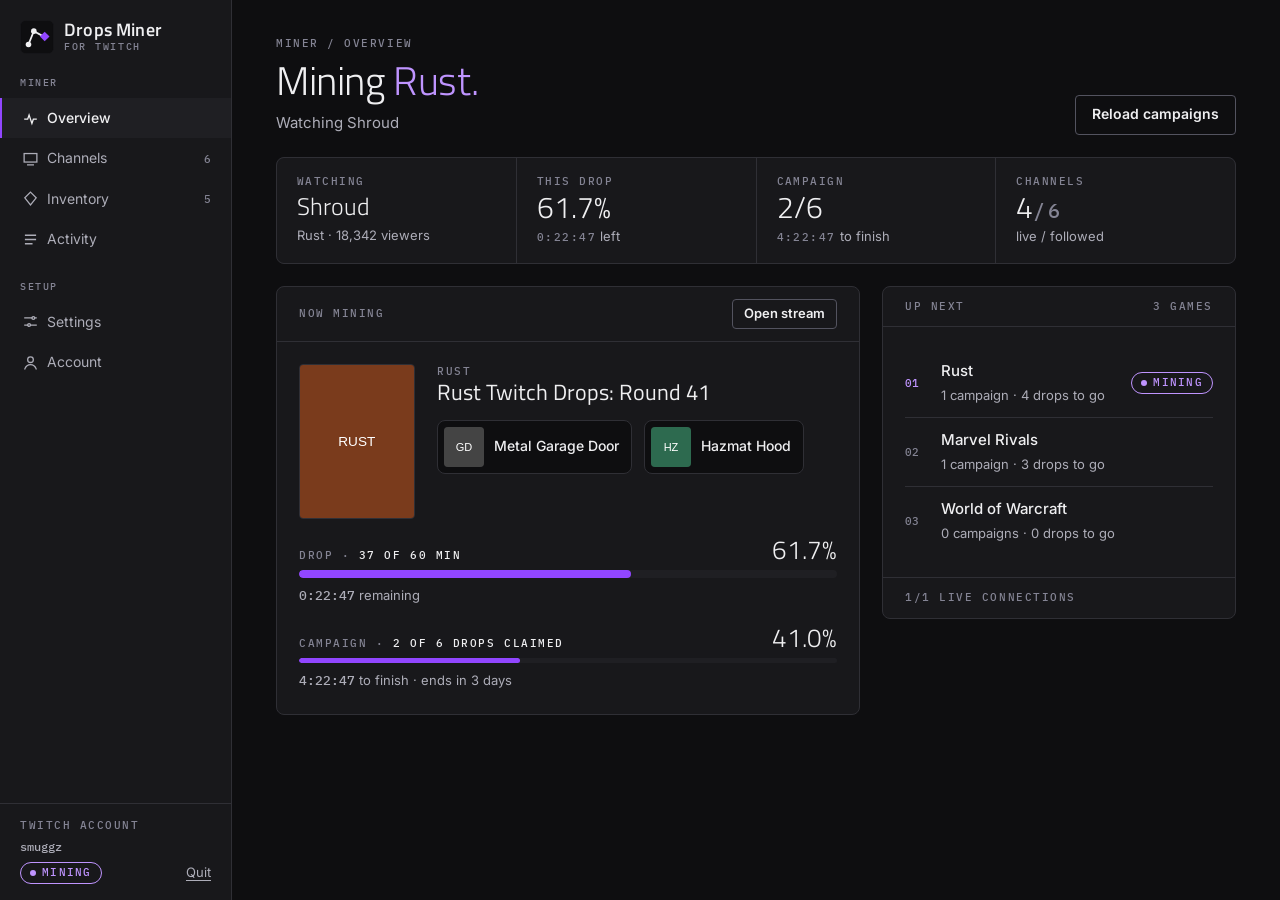
==== drops-miner/tools/preview/index.html @ 1f1241ba "Drops miner app" ====
<!doctype html>
<html lang="en">
<head>
<meta charset="utf-8">
<meta name="viewport" content="width=device-width,initial-scale=1">
<title>Drops Miner</title>
<link rel="icon" href="../../ui/brand/icon.svg" type="image/svg+xml">
<link rel="preload" href="../../ui/fonts/Inter-Variable.woff2" as="font" type="font/woff2" crossorigin>
<link rel="stylesheet" href="../../ui/app.css">
<script src="mock.js"></script><script src="../../ui/app.js" defer></script>
</head>
<body>
<div class="shell">
  <aside class="side">
    <a class="lockup" href="#overview" aria-label="Drops Miner"><img src="../../ui/brand/icon.svg" alt=""><span><b>Drops Miner</b><small>for Twitch</small></span></a>
    <nav aria-label="Sections">
      <span class="label">Miner</span>
      <a href="#overview" data-route="overview"><svg viewBox="0 0 24 24" fill="none" stroke="currentColor" stroke-width="1.8" stroke-linecap="square"><path d="M4 13h4l2-6 4 12 2-6h4"/></svg><span class="txt">Overview</span></a>
      <a href="#channels" data-route="channels"><svg viewBox="0 0 24 24" fill="none" stroke="currentColor" stroke-width="1.8" stroke-linecap="square"><rect x="3" y="5" width="18" height="12"/><path d="M8 21h8"/></svg><span class="txt">Channels</span><span class="count" id="navChannels"></span></a>
      <a href="#inventory" data-route="inventory"><svg viewBox="0 0 24 24" fill="none" stroke="currentColor" stroke-width="1.8" stroke-linecap="square"><path d="M12 3l8 8-8 10-8-10z"/></svg><span class="txt">Inventory</span><span class="count" id="navCampaigns"></span></a>
      <a href="#activity" data-route="activity"><svg viewBox="0 0 24 24" fill="none" stroke="currentColor" stroke-width="1.8" stroke-linecap="square"><path d="M5 6h14M5 12h14M5 18h9"/></svg><span class="txt">Activity</span></a>
      <span class="label">Setup</span>
      <a href="#settings" data-route="settings"><svg viewBox="0 0 24 24" fill="none" stroke="currentColor" stroke-width="1.8" stroke-linecap="square"><path d="M4 7h10M18 7h2M4 17h4M12 17h8"/><circle cx="16" cy="7" r="2"/><circle cx="10" cy="17" r="2"/></svg><span class="txt">Settings</span></a>
      <a href="#account" data-route="account"><svg viewBox="0 0 24 24" fill="none" stroke="currentColor" stroke-width="1.8" stroke-linecap="square"><circle cx="12" cy="8" r="4"/><path d="M4 21c1.5-4 4.5-6 8-6s6.5 2 8 6"/></svg><span class="txt">Account</span></a>
    </nav>
    <div class="side-user">
      <span class="label">Twitch account</span>
      <span class="who" id="sideWho">Not signed in</span>
      <div class="row"><span id="sideState"></span><button class="link" id="quitBtn" type="button">Quit</button></div>
    </div>
  </aside>
  <main class="main" id="main"><div class="page"><p class="label">Loading…</p></div></main>
</div>
<div class="toast" id="toast" role="status" hidden></div>
</body>
</html>
---- drops-miner/ui/app.css ----
/* Drops Miner: the mxops Ingress design (dark-first, monochrome, one accent) with Twitch's purple as the accent. */
@font-face { font-family: "Titillium Web"; src: url("fonts/TitilliumWeb-Light.woff2") format("woff2"); font-weight: 300; font-display: swap; }
@font-face { font-family: "Titillium Web"; src: url("fonts/TitilliumWeb-Regular.woff2") format("woff2"); font-weight: 400; font-display: swap; }
@font-face { font-family: "Titillium Web"; src: url("fonts/TitilliumWeb-SemiBold.woff2") format("woff2"); font-weight: 600; font-display: swap; }
@font-face { font-family: "Inter"; src: url("fonts/Inter-Variable.woff2") format("woff2"); font-weight: 100 900; font-display: swap; }
@font-face { font-family: "IBM Plex Mono"; src: url("fonts/IBMPlexMono-Medium.woff2") format("woff2"); font-weight: 400 500; font-display: swap; }

[hidden] { display: none !important; }
:root {
  --bg: #0e0e10; --surface: #18181b; --raised: #1f1f23; --line: #2f2f35; --line-strong: #53535f;
  --text: #efeff1; --text-muted: #adadb8; --text-faint: #848494; --on-text: #0e0e10;
  --accent: #9146ff; --accent-hover: #772ce8; --accent-text: #bf94ff; --on-accent: #ffffff;
  --critical: #ff5c5c; --warning: #ffca5f; --info: #5cc7ff; --success: #00f593;
  --font-display: "Titillium Web", "Segoe UI", system-ui, sans-serif;
  --font-sans: Inter, system-ui, -apple-system, "Segoe UI", Roboto, sans-serif;
  --font-mono: "IBM Plex Mono", ui-monospace, Consolas, Menlo, monospace;
  --r-sm: 4px; --r-md: 8px;
  --focus: 0 0 0 2px var(--bg), 0 0 0 4px var(--accent-text);
  color-scheme: dark;
}
* { box-sizing: border-box; }
html, body { height: 100%; }
html { background: var(--bg); }
body { margin: 0; background: var(--bg); color: var(--text); font: 400 15px/1.6 var(--font-sans); -webkit-font-smoothing: antialiased; overflow: hidden; }
a { color: var(--accent-text); text-underline-offset: 3px; }
a:hover { color: var(--text); }
::selection { background: var(--accent); color: var(--on-accent); }
:focus-visible { outline: none; box-shadow: var(--focus); border-radius: var(--r-sm); }
img { display: block; }

/* ---------- Type ---------- */
h1 { font: 300 40px/1.08 var(--font-display); letter-spacing: -0.01em; margin: 0; text-wrap: balance; }
h1 .v, h2 .v { color: var(--accent-text); }
h2 { font: 400 22px/1.2 var(--font-display); margin: 0; }
h3 { font: 600 15px/1.4 var(--font-sans); margin: 0; }
.lede { color: var(--text-muted); margin: 0; max-width: 70ch; }
.lede b { color: var(--text); font-weight: 500; }
.label { font: 500 11px/1.4 var(--font-mono); letter-spacing: .14em; text-transform: uppercase; color: var(--text-faint); margin: 0; }
.muted { color: var(--text-muted); } .faint { color: var(--text-faint); } .small { font-size: 13px; }
.mono { font-family: var(--font-mono); font-variant-numeric: tabular-nums; }
code { font: 500 12px var(--font-mono); background: var(--raised); color: var(--text); padding: 2px 6px; border-radius: var(--r-sm); }

/* ---------- Controls ---------- */
.btn { display: inline-flex; align-items: center; justify-content: center; gap: 8px; min-height: 40px; padding: 0 16px; border: 1px solid transparent; border-radius: var(--r-sm);
  background: var(--accent); color: var(--on-accent); font: 600 14px/1.2 var(--font-sans); text-decoration: none; cursor: pointer; white-space: nowrap; }
.btn:hover { background: var(--accent-hover); color: var(--on-accent); }
.btn.ghost { background: transparent; color: var(--text); border-color: var(--line-strong); }
.btn.ghost:hover { background: var(--raised); }
.btn.light { background: var(--text); color: var(--on-text); }
.btn.light:hover { background: #ffffff; }
.btn.danger { background: transparent; color: var(--critical); border-color: var(--critical); }
.btn.danger:hover { background: color-mix(in srgb, var(--critical) 12%, transparent); }
.btn.sm { min-height: 30px; padding: 0 11px; font-size: 13px; }
.btn.icon { min-height: 30px; width: 30px; padding: 0; }
.btn[disabled] { opacity: .4; cursor: not-allowed; }
.btn svg { width: 16px; height: 16px; flex: none; }
button.link { background: none; border: 0; padding: 0; color: var(--accent-text); font: inherit; cursor: pointer; text-decoration: underline; text-underline-offset: 3px; }
button.link:hover { color: var(--text); }
label { display: flex; flex-direction: column; gap: 6px; font: 500 13px/1.4 var(--font-sans); color: var(--text); }
.hint { font: 400 13px/1.5 var(--font-sans); color: var(--text-muted); margin: 0; }
input, select { font: 400 14px/1.4 var(--font-sans); color: var(--text); background: var(--bg); border: 1px solid var(--line-strong); border-radius: var(--r-sm); padding: 8px 12px; min-height: 40px; width: 100%; }
input::placeholder { color: var(--text-faint); }
input:focus, select:focus { outline: none; border-color: var(--accent-text); box-shadow: var(--focus); }
select { appearance: none; padding-right: 34px; background-image: url("data:image/svg+xml,%3Csvg xmlns='http://www.w3.org/2000/svg' width='12' height='12' viewBox='0 0 24 24' fill='none' stroke='%23adadb8' stroke-width='2' stroke-linecap='square'%3E%3Cpath d='M6 9l6 6 6-6'/%3E%3C/svg%3E"); background-repeat: no-repeat; background-position: right 12px center; }
label.check { flex-direction: row; align-items: flex-start; gap: 10px; font-weight: 400; color: var(--text); cursor: pointer; }
label.check span { display: flex; flex-direction: column; gap: 2px; }
label.check small { color: var(--text-muted); font-size: 13px; }
input[type=checkbox], input[type=radio] { width: 18px; height: 18px; min-height: 0; padding: 0; accent-color: var(--accent); flex: none; margin: 2px 0 0; }
.stack { display: flex; flex-direction: column; gap: 16px; margin: 0; }
.inline { display: flex; gap: 10px; align-items: center; flex-wrap: wrap; margin: 0; }
.inline > input { flex: 1 1 200px; width: auto; }

/* ---------- Messages and status ---------- */
.flash { display: flex; gap: 14px; align-items: center; justify-content: space-between; flex-wrap: wrap; margin: 0; padding: 12px 16px; border-radius: var(--r-md); border: 1px solid; font-size: 14px; }
.flash.live { color: var(--text); border-color: color-mix(in srgb, var(--accent) 60%, transparent); background: color-mix(in srgb, var(--accent) 12%, transparent); }
.flash.warn { color: var(--warning); border-color: color-mix(in srgb, var(--warning) 45%, transparent); background: color-mix(in srgb, var(--warning) 7%, transparent); }
.flash.err { color: var(--critical); border-color: color-mix(in srgb, var(--critical) 50%, transparent); background: color-mix(in srgb, var(--critical) 8%, transparent); }
.tag { display: inline-flex; align-items: center; gap: 6px; padding: 2px 9px; border: 1px solid currentColor; border-radius: 999px; font: 500 10.5px/1.5 var(--font-mono); letter-spacing: .12em; text-transform: uppercase; color: var(--text-faint); white-space: nowrap; vertical-align: middle; }
.tag::before { content: ""; width: 6px; height: 6px; border-radius: 50%; background: currentColor; }
.tag.good { color: var(--success); } .tag.warn { color: var(--warning); } .tag.bad { color: var(--critical); } .tag.info { color: var(--info); } .tag.live { color: var(--accent-text); }
.tag.plain::before { display: none; }
.tags { display: flex; flex-wrap: wrap; gap: 6px; }

/* ---------- Panels ---------- */
.panel { background: var(--surface); border: 1px solid var(--line); border-radius: var(--r-md); min-width: 0; }
.panel-head { display: flex; flex-wrap: wrap; align-items: center; justify-content: space-between; gap: 10px 16px; padding: 12px 22px; border-bottom: 1px solid var(--line); }
.panel-body { padding: 22px; display: flex; flex-direction: column; gap: 18px; }
.panel-foot { display: flex; flex-wrap: wrap; align-items: center; gap: 8px 18px; padding: 12px 22px; border-top: 1px solid var(--line); }
.empty { padding: 44px 24px; text-align: center; color: var(--text-muted); display: flex; flex-direction: column; align-items: center; gap: 12px; }
.empty p { margin: 0; max-width: 52ch; }

/* ---------- App shell (ingress admin console) ---------- */
.shell { height: 100vh; display: flex; }
.side { flex: 0 0 232px; background: var(--surface); border-right: 1px solid var(--line); padding: 20px 0 16px; display: flex; flex-direction: column; gap: 22px; overflow-y: auto; }
.lockup { display: flex; align-items: center; gap: 10px; padding: 0 20px; text-decoration: none; color: var(--text); }
.lockup img { width: 34px; height: 34px; border-radius: 7px; }
.lockup b { display: block; font: 600 18px/1.1 var(--font-display); letter-spacing: .01em; }
.lockup small { display: block; font: 500 9.5px/1.4 var(--font-mono); letter-spacing: .18em; text-transform: uppercase; color: var(--text-faint); }
.side nav { display: flex; flex-direction: column; font-size: 14px; }
.side nav .label { padding: 0 20px 8px; font-size: 10px; letter-spacing: .16em; }
.side nav .label:not(:first-child) { padding-top: 20px; }
.side nav a { display: flex; align-items: center; justify-content: space-between; gap: 8px; padding: 9px 20px; color: var(--text-muted); text-decoration: none; border-left: 2px solid transparent; }
.side nav a:hover { color: var(--text); background: var(--raised); }
.side nav a[aria-current="page"] { color: var(--text); font-weight: 500; background: var(--raised); border-left-color: var(--accent); }
.side nav a .count { font: 500 11px var(--font-mono); color: var(--text-faint); }
.side-user { margin-top: auto; padding: 14px 20px 0; border-top: 1px solid var(--line); display: flex; flex-direction: column; gap: 6px; }
.side-user .who { font: 500 12px var(--font-mono); color: var(--text-muted); overflow-wrap: anywhere; }
.side-user .row { display: flex; justify-content: space-between; align-items: center; gap: 8px; }
.side-user button.link { color: var(--text-muted); font-size: 13px; }
.main { flex: 1 1 auto; min-width: 0; overflow-y: auto; }
.page { padding: 36px 44px 56px; display: flex; flex-direction: column; gap: 22px; max-width: 1400px; }
.page-head { display: flex; flex-wrap: wrap; justify-content: space-between; align-items: flex-end; gap: 16px; }
.page-head > div:first-child { display: flex; flex-direction: column; gap: 8px; min-width: 0; }
.page-head .inline { flex-wrap: nowrap; }
.cols { display: grid; grid-template-columns: minmax(0, 1.65fr) minmax(280px, 1fr); gap: 22px; align-items: start; }
.cols.even { grid-template-columns: minmax(0, 1fr) minmax(0, 1fr); }
.stats { display: grid; grid-template-columns: repeat(4, minmax(0, 1fr)); gap: 1px; background: var(--line); border: 1px solid var(--line); border-radius: var(--r-md); overflow: hidden; }
.stat { background: var(--surface); padding: 16px 20px; display: flex; flex-direction: column; gap: 2px; min-width: 0; }
.stat span { font: 500 10.5px var(--font-mono); letter-spacing: .14em; text-transform: uppercase; color: var(--text-faint); }
.stat b { font: 300 30px/1.15 var(--font-display); font-variant-numeric: tabular-nums; white-space: nowrap; overflow: hidden; text-overflow: ellipsis; }
.stat b.word { font-size: 24px; line-height: 1.4; }
.stat small { color: var(--text-muted); font-size: 13px; white-space: nowrap; overflow: hidden; text-overflow: ellipsis; }
.tabs { display: flex; flex-wrap: wrap; gap: 4px; border-bottom: 1px solid var(--line); }
.tabs button { background: none; border: 0; font: 500 11px/1.4 var(--font-mono); letter-spacing: .14em; text-transform: uppercase; color: var(--text-faint); padding: 10px 14px; border-bottom: 2px solid transparent; margin-bottom: -1px; cursor: pointer; }
.tabs button:hover { color: var(--text); }
.tabs button.on { color: var(--text); border-bottom-color: var(--accent); }
.toolbar { display: flex; flex-wrap: wrap; justify-content: space-between; align-items: center; gap: 12px; }
.toolbar input[type=search] { width: 260px; min-height: 36px; }
.chips { display: flex; flex-wrap: wrap; gap: 8px; }
.chip { display: inline-flex; flex-direction: row; align-items: center; gap: 8px; padding: 5px 12px; border: 1px solid var(--line-strong); border-radius: 999px; color: var(--text-muted); font: 500 12px var(--font-sans); cursor: pointer; user-select: none; }
.chip input { width: 14px; height: 14px; margin: 0; }
.chip:has(input:checked) { color: var(--text); border-color: var(--accent); background: color-mix(in srgb, var(--accent) 12%, transparent); }

/* ---------- Tables ---------- */
.tablewrap { overflow-x: auto; background: var(--surface); border: 1px solid var(--line); border-radius: var(--r-md); }
.tbl { width: 100%; border-collapse: collapse; font-size: 14px; }
.tbl th { background: var(--raised); font: 500 10.5px/1.4 var(--font-mono); letter-spacing: .14em; text-transform: uppercase; color: var(--text-faint); text-align: left; padding: 11px 12px; border-bottom: 1px solid var(--line); white-space: nowrap; }
.tbl td { padding: 10px 12px; border-bottom: 1px solid var(--line); vertical-align: middle; color: var(--text-muted); }
.tbl th:first-child, .tbl td:first-child { padding-left: 20px; }
.tbl th:last-child, .tbl td:last-child { padding-right: 20px; }
.tbl tr:last-child td { border-bottom: 0; }
.tbl tbody tr:hover td { background: color-mix(in srgb, var(--raised) 60%, transparent); }
.tbl tr.on td { background: color-mix(in srgb, var(--accent) 10%, transparent); }
.tbl tr.on td:first-child { box-shadow: inset 2px 0 0 var(--accent); }
.tbl td.key { color: var(--text); font-weight: 500; }
.tbl td.num { font: 500 12px var(--font-mono); color: var(--text-muted); white-space: nowrap; font-variant-numeric: tabular-nums; }
.tbl td.act { text-align: right; white-space: nowrap; }
.tbl .sub { display: block; font-size: 12px; color: var(--text-faint); font-weight: 400; }
.ok { color: var(--success); } .no { color: var(--text-faint); }

/* ---------- Now mining ---------- */
.mining { display: grid; grid-template-columns: 116px minmax(0, 1fr); gap: 22px; align-items: start; }
.boxart { width: 116px; height: 155px; object-fit: cover; border-radius: var(--r-sm); background: var(--raised); border: 1px solid var(--line); }
.mining h2 { margin-bottom: 2px; }
.rewards { display: flex; flex-wrap: wrap; gap: 12px; margin: 14px 0 4px; }
.reward { display: flex; align-items: center; gap: 10px; padding: 6px 12px 6px 6px; background: var(--bg); border: 1px solid var(--line); border-radius: var(--r-md); max-width: 100%; }
.reward img { width: 40px; height: 40px; object-fit: contain; border-radius: var(--r-sm); background: var(--raised); }
.reward span { font-weight: 500; font-size: 14px; }
.meter { display: flex; flex-direction: column; gap: 7px; }
.meter-top { display: flex; justify-content: space-between; align-items: baseline; gap: 12px; }
.meter-top .label b { color: var(--text); font-weight: 500; }
.meter-top .big { font: 300 26px/1 var(--font-display); font-variant-numeric: tabular-nums; }
.bar { position: relative; height: 8px; background: var(--raised); border-radius: 4px; overflow: hidden; }
.bar i { position: absolute; inset: 0 auto 0 0; background: var(--accent); border-radius: 4px; transition: width .4s; }
.bar.thin { height: 5px; }
.bar.done i { background: var(--success); }
.bar.muted i { background: var(--line-strong); }
.queue { list-style: none; margin: 0; padding: 0; counter-reset: q; }
.queue li { display: grid; grid-template-columns: 26px minmax(0, 1fr) auto; gap: 10px; align-items: center; padding: 10px 0; border-bottom: 1px solid var(--line); counter-increment: q; }
.queue li:last-child { border-bottom: 0; }
.queue li::before { content: counter(q, decimal-leading-zero); font: 500 11px var(--font-mono); color: var(--text-faint); }
.queue li.on::before { color: var(--accent-text); }
.queue b { font-weight: 500; display: block; overflow: hidden; text-overflow: ellipsis; white-space: nowrap; }

/* ---------- Inventory ---------- */
.campaigns { display: flex; flex-direction: column; gap: 14px; }
.camp { display: grid; grid-template-columns: 84px minmax(0, 1fr); gap: 0 20px; padding: 18px 22px; }
.camp .boxart { width: 84px; height: 112px; }
.camp-head { display: flex; flex-wrap: wrap; justify-content: space-between; align-items: flex-start; gap: 8px 16px; }
.camp-head h3 { font: 400 19px/1.25 var(--font-display); }
.camp-meta { display: flex; flex-wrap: wrap; gap: 4px 16px; margin: 4px 0 12px; font: 500 11px/1.5 var(--font-mono); letter-spacing: .08em; text-transform: uppercase; color: var(--text-faint); }
.camp-meta b { color: var(--text-muted); font-weight: 500; }
.drops { display: grid; grid-template-columns: repeat(auto-fill, minmax(150px, 1fr)); gap: 10px; }
.drop { background: var(--bg); border: 1px solid var(--line); border-radius: var(--r-md); padding: 10px; display: flex; flex-direction: column; gap: 8px; min-width: 0; }
.drop.claimed { border-color: color-mix(in srgb, var(--success) 35%, var(--line)); }
.drop.mining { border-color: var(--accent); }
.drop-imgs { display: flex; gap: 6px; }
.drop-imgs img { width: 44px; height: 44px; object-fit: contain; border-radius: var(--r-sm); background: var(--raised); }
.drop b { font-weight: 500; font-size: 13px; line-height: 1.35; overflow: hidden; display: -webkit-box; -webkit-line-clamp: 2; -webkit-box-orient: vertical; }
.drop small { font: 500 11px var(--font-mono); color: var(--text-faint); letter-spacing: .04em; }
.camp-foot { display: flex; flex-wrap: wrap; justify-content: space-between; align-items: center; gap: 8px 16px; margin-top: 12px; font-size: 13px; color: var(--text-muted); }

/* ---------- Activity log ---------- */
.console { font: 500 12.5px/1.65 var(--font-mono); color: var(--text-muted); background: var(--bg); padding: 14px 18px; margin: 0; height: calc(100vh - 260px); min-height: 300px; overflow: auto; white-space: pre-wrap; word-break: break-word; border-radius: 0 0 var(--r-md) var(--r-md); }
.console .t { color: var(--text-faint); margin-right: 12px; }
.console .claim { color: var(--success); }
.console .warn { color: var(--warning); }

/* ---------- Settings lists ---------- */
.rank { list-style: none; margin: 0; padding: 0; border-top: 1px solid var(--line); }
.rank li { display: flex; align-items: center; gap: 12px; padding: 8px 0; border-bottom: 1px solid var(--line); }
.rank li .n { font: 500 11px var(--font-mono); color: var(--text-faint); width: 22px; }
.rank li .g { flex: 1; min-width: 0; font-weight: 500; overflow: hidden; text-overflow: ellipsis; white-space: nowrap; }
.rank li .btns { display: flex; gap: 4px; }
.rank .none { color: var(--text-faint); font-size: 14px; padding: 14px 0; }
.modes { display: flex; flex-direction: column; gap: 10px; }
.kv { display: grid; grid-template-columns: 140px minmax(0, 1fr); gap: 8px 16px; margin: 0; font-size: 14px; }
.kv dt { font: 500 11px/1.9 var(--font-mono); letter-spacing: .12em; text-transform: uppercase; color: var(--text-faint); }
.kv dd { margin: 0; color: var(--text); overflow-wrap: anywhere; }

/* ---------- Sign-in ---------- */
.signin { max-width: 560px; margin: 40px auto; }
.signin .panel-body { gap: 20px; }
.signin ol { margin: 0; padding-left: 20px; color: var(--text-muted); display: flex; flex-direction: column; gap: 8px; }

/* ---------- Toast ---------- */
.toast { position: fixed; right: 22px; bottom: 22px; max-width: 420px; padding: 12px 16px; background: var(--raised); border: 1px solid var(--line-strong); border-left: 3px solid var(--accent); border-radius: var(--r-md); font-size: 14px; box-shadow: 0 10px 30px rgba(0,0,0,.45); z-index: 10; }

/* ---------- Small windows ---------- */
@media (max-width: 1040px) {
  .cols, .cols.even { grid-template-columns: 1fr; }
  .stats { grid-template-columns: repeat(2, minmax(0, 1fr)); }
  .page { padding: 26px 22px 40px; }
}
@media (max-width: 860px) {
  .side { flex-basis: 64px; }
  .lockup b, .lockup small, .side nav .label, .side nav a .txt, .side nav a .count, .side-user { display: none; }
  .side nav a { justify-content: center; padding: 11px 0; }
  .lockup { padding: 0 15px; }
}
.side nav a svg { width: 17px; height: 17px; flex: none; }
.side nav a .txt { flex: 1; }
.side nav a { justify-content: flex-start; }
@media (prefers-reduced-motion: reduce) { * { transition: none !important; } }
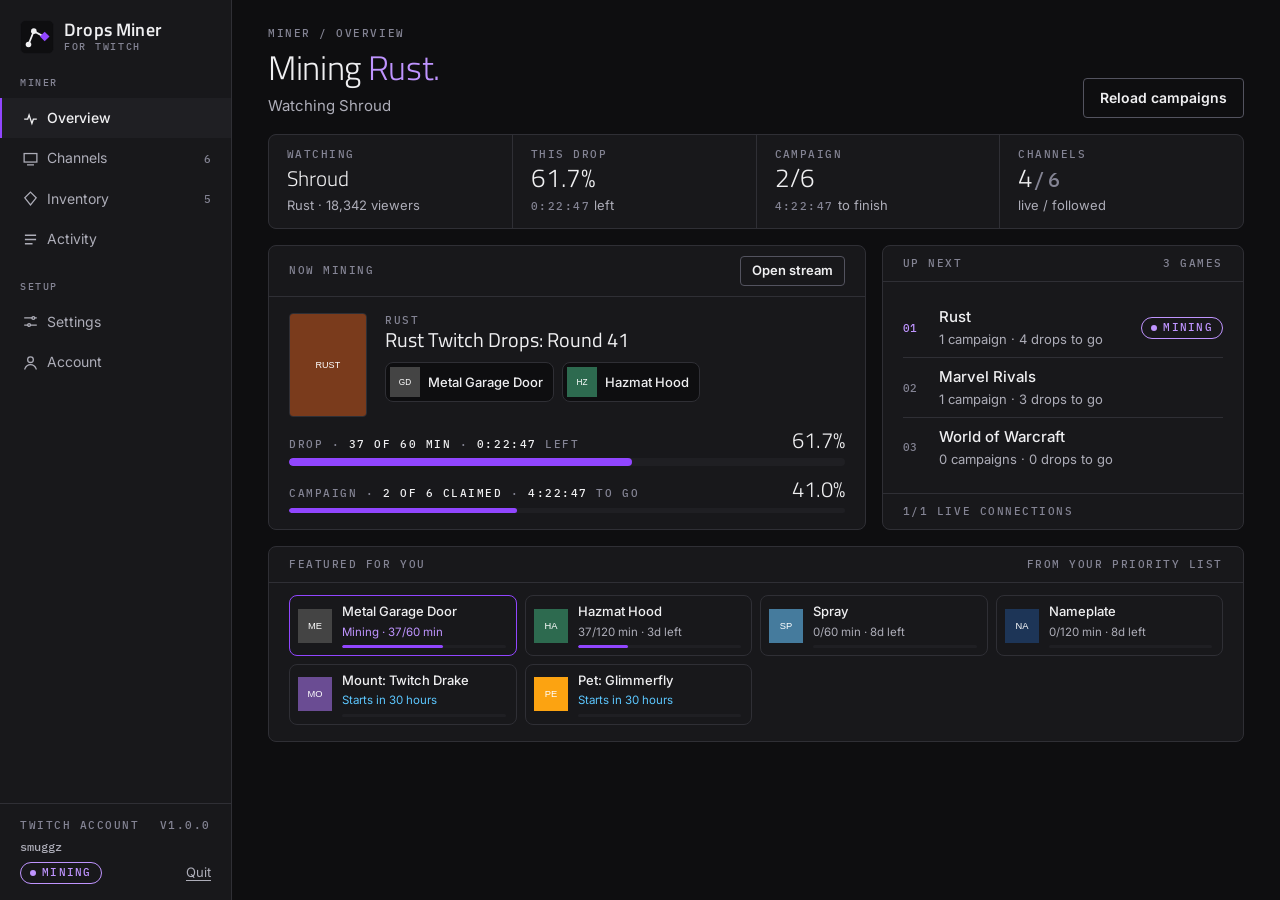
==== commit b7a41d67: "release" ====
--- a/drops-miner/tools/preview/index.html
+++ b/drops-miner/tools/preview/index.html
@@ -24,7 +24,7 @@
       <a href="#account" data-route="account"><svg viewBox="0 0 24 24" fill="none" stroke="currentColor" stroke-width="1.8" stroke-linecap="square"><circle cx="12" cy="8" r="4"/><path d="M4 21c1.5-4 4.5-6 8-6s6.5 2 8 6"/></svg><span class="txt">Account</span></a>
     </nav>
     <div class="side-user">
-      <span class="label">Twitch account</span>
+      <span class="row"><span class="label">Twitch account</span><span class="label" id="sideVer"></span></span>
       <span class="who" id="sideWho">Not signed in</span>
       <div class="row"><span id="sideState"></span><button class="link" id="quitBtn" type="button">Quit</button></div>
     </div>
--- a/drops-miner/ui/app.css
+++ b/drops-miner/ui/app.css
@@ -29,7 +29,7 @@
 img { display: block; }
 
 /* ---------- Type ---------- */
-h1 { font: 300 40px/1.08 var(--font-display); letter-spacing: -0.01em; margin: 0; text-wrap: balance; }
+h1 { font: 300 34px/1.08 var(--font-display); letter-spacing: -0.01em; margin: 0; text-wrap: balance; }
 h1 .v, h2 .v { color: var(--accent-text); }
 h2 { font: 400 22px/1.2 var(--font-display); margin: 0; }
 h3 { font: 600 15px/1.4 var(--font-sans); margin: 0; }
@@ -108,17 +108,17 @@
 .side-user .row { display: flex; justify-content: space-between; align-items: center; gap: 8px; }
 .side-user button.link { color: var(--text-muted); font-size: 13px; }
 .main { flex: 1 1 auto; min-width: 0; overflow-y: auto; }
-.page { padding: 36px 44px 56px; display: flex; flex-direction: column; gap: 22px; max-width: 1400px; }
+.page { padding: 26px 36px 28px; display: flex; flex-direction: column; gap: 16px; max-width: 1400px; }
 .page-head { display: flex; flex-wrap: wrap; justify-content: space-between; align-items: flex-end; gap: 16px; }
 .page-head > div:first-child { display: flex; flex-direction: column; gap: 8px; min-width: 0; }
 .page-head .inline { flex-wrap: nowrap; }
-.cols { display: grid; grid-template-columns: minmax(0, 1.65fr) minmax(280px, 1fr); gap: 22px; align-items: start; }
+.cols { display: grid; grid-template-columns: minmax(0, 1.65fr) minmax(280px, 1fr); gap: 16px; align-items: start; }
 .cols.even { grid-template-columns: minmax(0, 1fr) minmax(0, 1fr); }
 .stats { display: grid; grid-template-columns: repeat(4, minmax(0, 1fr)); gap: 1px; background: var(--line); border: 1px solid var(--line); border-radius: var(--r-md); overflow: hidden; }
-.stat { background: var(--surface); padding: 16px 20px; display: flex; flex-direction: column; gap: 2px; min-width: 0; }
+.stat { background: var(--surface); padding: 12px 18px; display: flex; flex-direction: column; gap: 2px; min-width: 0; }
 .stat span { font: 500 10.5px var(--font-mono); letter-spacing: .14em; text-transform: uppercase; color: var(--text-faint); }
-.stat b { font: 300 30px/1.15 var(--font-display); font-variant-numeric: tabular-nums; white-space: nowrap; overflow: hidden; text-overflow: ellipsis; }
-.stat b.word { font-size: 24px; line-height: 1.4; }
+.stat b { font: 300 26px/1.15 var(--font-display); font-variant-numeric: tabular-nums; white-space: nowrap; overflow: hidden; text-overflow: ellipsis; }
+.stat b.word { font-size: 21px; line-height: 1.43; }
 .stat small { color: var(--text-muted); font-size: 13px; white-space: nowrap; overflow: hidden; text-overflow: ellipsis; }
 .tabs { display: flex; flex-wrap: wrap; gap: 4px; border-bottom: 1px solid var(--line); }
 .tabs button { background: none; border: 0; font: 500 11px/1.4 var(--font-mono); letter-spacing: .14em; text-transform: uppercase; color: var(--text-faint); padding: 10px 14px; border-bottom: 2px solid transparent; margin-bottom: -1px; cursor: pointer; }
@@ -149,24 +149,24 @@
 .ok { color: var(--success); } .no { color: var(--text-faint); }
 
 /* ---------- Now mining ---------- */
-.mining { display: grid; grid-template-columns: 116px minmax(0, 1fr); gap: 22px; align-items: start; }
-.boxart { width: 116px; height: 155px; object-fit: cover; border-radius: var(--r-sm); background: var(--raised); border: 1px solid var(--line); }
-.mining h2 { margin-bottom: 2px; }
-.rewards { display: flex; flex-wrap: wrap; gap: 12px; margin: 14px 0 4px; }
-.reward { display: flex; align-items: center; gap: 10px; padding: 6px 12px 6px 6px; background: var(--bg); border: 1px solid var(--line); border-radius: var(--r-md); max-width: 100%; }
-.reward img { width: 40px; height: 40px; object-fit: contain; border-radius: var(--r-sm); background: var(--raised); }
-.reward span { font-weight: 500; font-size: 14px; }
-.meter { display: flex; flex-direction: column; gap: 7px; }
+.mining { display: grid; grid-template-columns: 78px minmax(0, 1fr); gap: 18px; align-items: start; }
+.boxart { width: 78px; height: 104px; object-fit: cover; border-radius: var(--r-sm); background: var(--raised); border: 1px solid var(--line); }
+.mining h2 { margin-bottom: 2px; font-size: 20px; }
+.rewards { display: flex; flex-wrap: wrap; gap: 8px; margin: 10px 0 0; }
+.reward { display: flex; align-items: center; gap: 8px; padding: 4px 10px 4px 4px; background: var(--bg); border: 1px solid var(--line); border-radius: var(--r-md); max-width: 100%; }
+.reward img { width: 30px; height: 30px; object-fit: contain; }
+.reward span { font-weight: 500; font-size: 13px; }
+.meter { display: flex; flex-direction: column; gap: 6px; }
 .meter-top { display: flex; justify-content: space-between; align-items: baseline; gap: 12px; }
 .meter-top .label b { color: var(--text); font-weight: 500; }
-.meter-top .big { font: 300 26px/1 var(--font-display); font-variant-numeric: tabular-nums; }
+.meter-top .big { font: 300 22px/1 var(--font-display); font-variant-numeric: tabular-nums; }
 .bar { position: relative; height: 8px; background: var(--raised); border-radius: 4px; overflow: hidden; }
 .bar i { position: absolute; inset: 0 auto 0 0; background: var(--accent); border-radius: 4px; transition: width .4s; }
 .bar.thin { height: 5px; }
 .bar.done i { background: var(--success); }
 .bar.muted i { background: var(--line-strong); }
 .queue { list-style: none; margin: 0; padding: 0; counter-reset: q; }
-.queue li { display: grid; grid-template-columns: 26px minmax(0, 1fr) auto; gap: 10px; align-items: center; padding: 10px 0; border-bottom: 1px solid var(--line); counter-increment: q; }
+.queue li { display: grid; grid-template-columns: 26px minmax(0, 1fr) auto; gap: 10px; align-items: center; padding: 7px 0; border-bottom: 1px solid var(--line); counter-increment: q; }
 .queue li:last-child { border-bottom: 0; }
 .queue li::before { content: counter(q, decimal-leading-zero); font: 500 11px var(--font-mono); color: var(--text-faint); }
 .queue li.on::before { color: var(--accent-text); }
@@ -232,3 +232,34 @@
 .side nav a .txt { flex: 1; }
 .side nav a { justify-content: flex-start; }
 @media (prefers-reduced-motion: reduce) { * { transition: none !important; } }
+
+/* replacements for inline styles (the app's security policy blocks style="…") */
+.stat b .of { font-size: 20px; }
+button.link.plainlink { color: var(--text); text-decoration: none; text-align: left; }
+button.link.plainlink:hover { color: var(--accent-text); }
+.drop small.ready { color: var(--warning); }
+label.check.small { font-size: 13px; }
+.light { font-weight: 400; }
+.tablewrap.flush { border: 0; border-radius: 0; }
+
+/* ---------- Overview: compact panels ---------- */
+.cols > .panel .panel-body { padding: 16px 20px; gap: 12px; }
+.cols > .panel .panel-head, .cols + .panel .panel-head { padding: 10px 20px; }
+.cols > .panel .panel-foot { padding: 10px 20px; justify-content: space-between; }
+.panel-head .inline, .panel-foot .inline { gap: 16px; }
+.panel-head a.label, .panel-foot a.label { text-decoration: none; color: var(--accent-text); }
+.qbtn { display: flex; flex-direction: column; min-width: 0; padding: 0; background: none; border: 0; color: var(--text); font: inherit; text-align: left; cursor: pointer; }
+.qbtn:hover b { color: var(--accent-text); }
+
+/* ---------- Featured for you: small tiles on the panel's own background ---------- */
+.featured { display: grid; grid-template-columns: repeat(auto-fill, minmax(205px, 1fr)); gap: 8px; padding: 12px 20px 16px; }
+.feat { display: grid; grid-template-columns: 34px minmax(0, 1fr); gap: 10px; align-items: center; text-align: left; padding: 7px 10px 7px 8px; background: transparent; border: 1px solid var(--line); border-radius: var(--r-md); color: var(--text); font: inherit; cursor: pointer; }
+.feat:hover { border-color: var(--line-strong); background: var(--raised); }
+.feat.on { border-color: var(--accent); }
+.feat > img { width: 34px; height: 34px; object-fit: contain; }
+.feat-body { display: flex; flex-direction: column; gap: 3px; min-width: 0; }
+.feat-body b { font-weight: 500; font-size: 13px; line-height: 1.25; overflow: hidden; text-overflow: ellipsis; white-space: nowrap; }
+.feat-line { font-size: 11.5px; color: var(--text-muted); overflow: hidden; text-overflow: ellipsis; white-space: nowrap; }
+.feat-line.st-live { color: var(--accent-text); } .feat-line.st-warn { color: var(--warning); } .feat-line.st-info { color: var(--info); } .feat-line.st-bad { color: var(--critical); }
+.feat-body .bar { height: 3px; margin-top: 1px; }
+.meter-top .label b[data-tick] { font-variant-numeric: tabular-nums; }
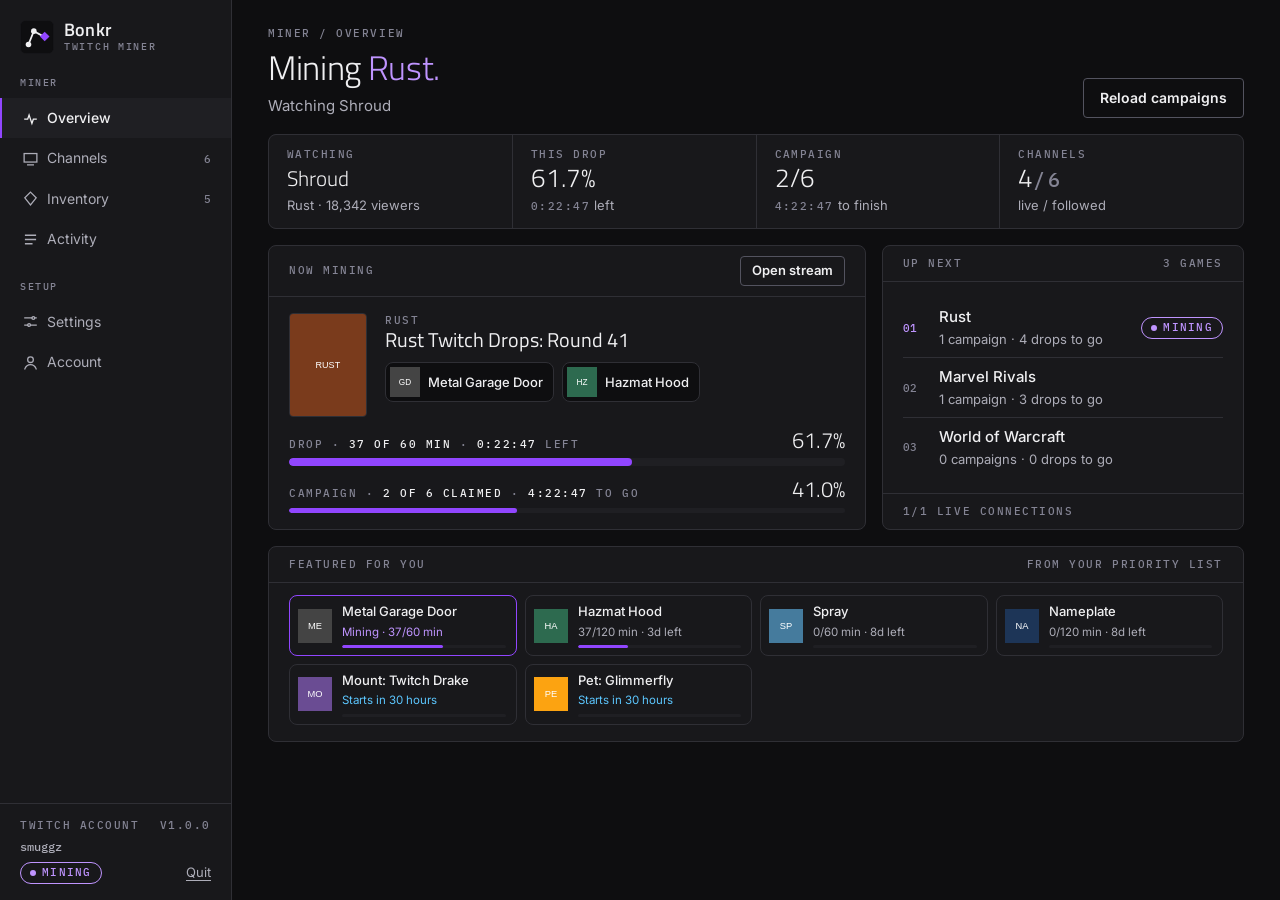
==== commit 444e7b3d: "Name Change to reflect brand" ====
--- a/drops-miner/tools/preview/index.html
+++ b/drops-miner/tools/preview/index.html
@@ -3,7 +3,7 @@
 <head>
 <meta charset="utf-8">
 <meta name="viewport" content="width=device-width,initial-scale=1">
-<title>Drops Miner</title>
+<title>Bonkr Twitch Miner</title>
 <link rel="icon" href="../../ui/brand/icon.svg" type="image/svg+xml">
 <link rel="preload" href="../../ui/fonts/Inter-Variable.woff2" as="font" type="font/woff2" crossorigin>
 <link rel="stylesheet" href="../../ui/app.css">
@@ -12,7 +12,7 @@
 <body>
 <div class="shell">
   <aside class="side">
-    <a class="lockup" href="#overview" aria-label="Drops Miner"><img src="../../ui/brand/icon.svg" alt=""><span><b>Drops Miner</b><small>for Twitch</small></span></a>
+    <a class="lockup" href="#overview" aria-label="Bonkr Twitch Miner"><img src="../../ui/brand/icon.svg" alt=""><span><b>Bonkr</b><small>Twitch Miner</small></span></a>
     <nav aria-label="Sections">
       <span class="label">Miner</span>
       <a href="#overview" data-route="overview"><svg viewBox="0 0 24 24" fill="none" stroke="currentColor" stroke-width="1.8" stroke-linecap="square"><path d="M4 13h4l2-6 4 12 2-6h4"/></svg><span class="txt">Overview</span></a>
--- a/drops-miner/ui/app.css
+++ b/drops-miner/ui/app.css
@@ -1,4 +1,4 @@
-/* Drops Miner: the mxops Ingress design (dark-first, monochrome, one accent) with Twitch's purple as the accent. */
+/* Bonkr Twitch Miner: the mxops Ingress design (dark-first, monochrome, one accent) with Twitch's purple as the accent. */
 @font-face { font-family: "Titillium Web"; src: url("fonts/TitilliumWeb-Light.woff2") format("woff2"); font-weight: 300; font-display: swap; }
 @font-face { font-family: "Titillium Web"; src: url("fonts/TitilliumWeb-Regular.woff2") format("woff2"); font-weight: 400; font-display: swap; }
 @font-face { font-family: "Titillium Web"; src: url("fonts/TitilliumWeb-SemiBold.woff2") format("woff2"); font-weight: 600; font-display: swap; }
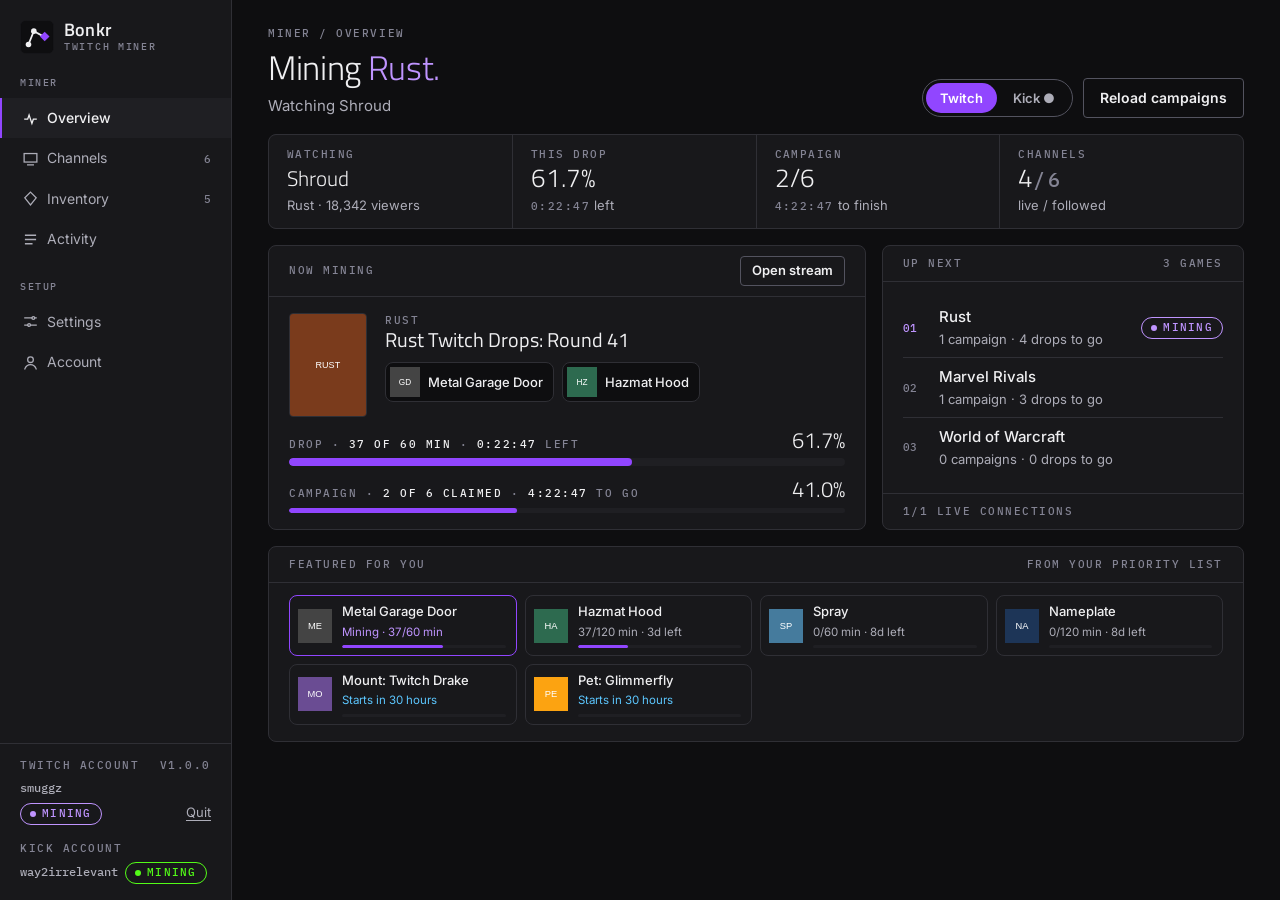
==== commit 1e06400e: "kick added." ====
--- a/drops-miner/tools/preview/index.html
+++ b/drops-miner/tools/preview/index.html
@@ -27,6 +27,8 @@
       <span class="row"><span class="label">Twitch account</span><span class="label" id="sideVer"></span></span>
       <span class="who" id="sideWho">Not signed in</span>
       <div class="row"><span id="sideState"></span><button class="link" id="quitBtn" type="button">Quit</button></div>
+      <span class="label kick-label">Kick account</span>
+      <span class="who" id="sideKick"><span class="faint">Off</span></span>
     </div>
   </aside>
   <main class="main" id="main"><div class="page"><p class="label">Loading…</p></div></main>
--- a/drops-miner/ui/app.css
+++ b/drops-miner/ui/app.css
@@ -263,3 +263,15 @@
 .feat-line.st-live { color: var(--accent-text); } .feat-line.st-warn { color: var(--warning); } .feat-line.st-info { color: var(--info); } .feat-line.st-bad { color: var(--critical); }
 .feat-body .bar { height: 3px; margin-top: 1px; }
 .meter-top .label b[data-tick] { font-variant-numeric: tabular-nums; }
+
+/* ---------- Twitch / Kick ---------- */
+/* Kick pages use Kick's green as the accent */
+body.kick { --accent: #53fc18; --accent-hover: #45d913; --accent-text: #53fc18; --on-accent: #0e0e10; }
+.seg { display: inline-flex; gap: 2px; padding: 3px; border: 1px solid var(--line-strong); border-radius: 999px; }
+.seg button { min-height: 30px; padding: 0 14px; border: 0; border-radius: 999px; background: none; color: var(--text-muted); font: 600 13px var(--font-sans); cursor: pointer; white-space: nowrap; }
+.seg button:hover { color: var(--text); }
+.seg button.on { background: #9146ff; color: #ffffff; }
+.seg button.k.on { background: #53fc18; color: #0e0e10; }
+.tag.k { color: #53fc18; }
+.side-user .kick-label { margin-top: 10px; }
+.side-user .tag.live:not(.k) { color: #bf94ff; }
